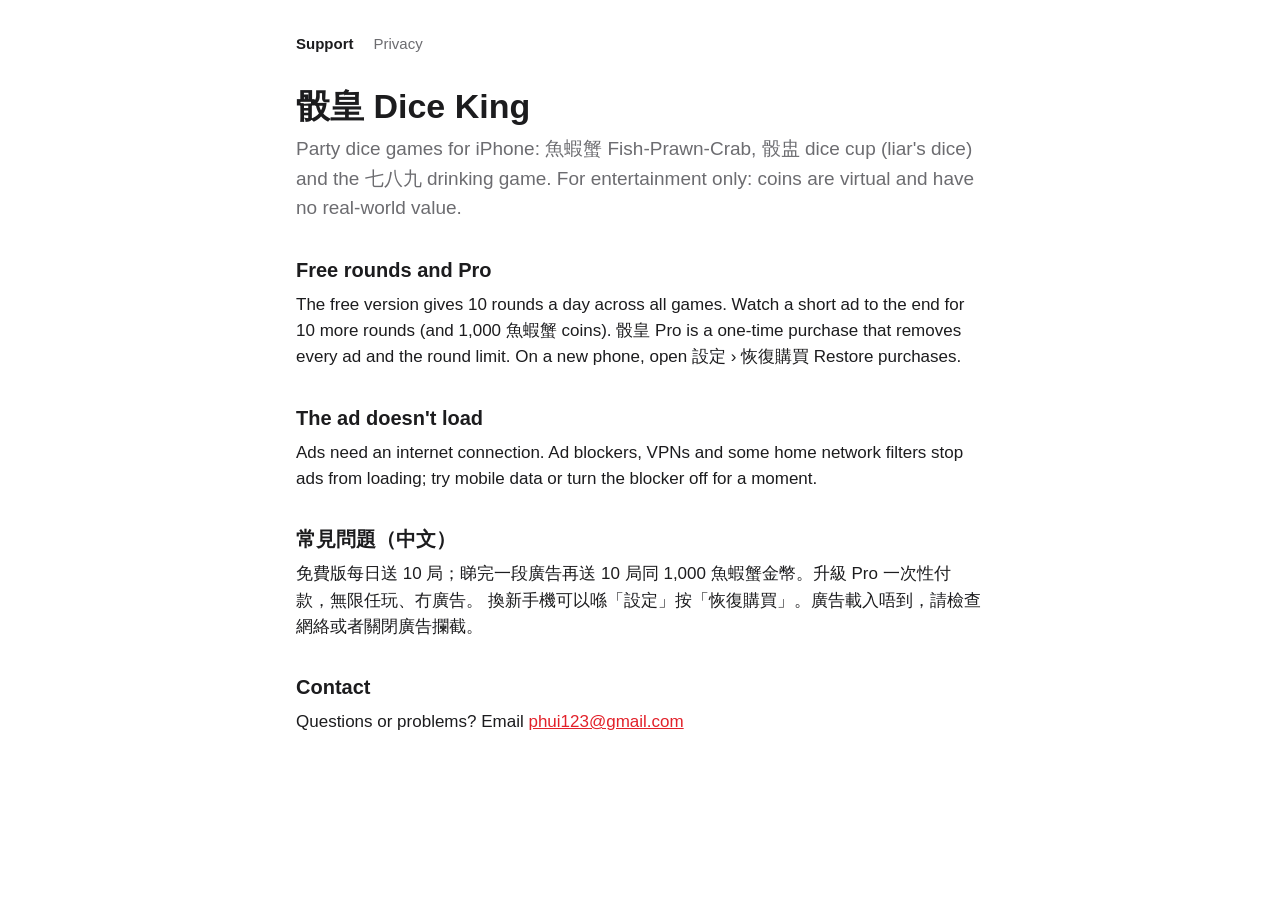
==== diceking/index.html @ 2f3a2c68 "Add 骰皇 Dice King support and privacy pages Co-Authored-By: Claude Opus 5.5 <noreply@anthropic.com>" ====
<!doctype html>
<html lang="en">
<head>
<meta charset="utf-8">
<meta name="viewport" content="width=device-width, initial-scale=1">
<title>骰皇 Dice King — Support</title>
<meta name="description" content="骰皇 Dice King: 魚蝦蟹, 骰盅 and 七八九 party dice games for iPhone.">
<link rel="stylesheet" href="../style.css">
</head>
<body>
<main>
<nav><a href="./" aria-current="page">Support</a><a href="privacy.html">Privacy</a></nav>

<h1>骰皇 Dice King</h1>
<p class="lead">Party dice games for iPhone: 魚蝦蟹 Fish-Prawn-Crab, 骰盅 dice cup (liar's dice) and the
七八九 drinking game. For entertainment only: coins are virtual and have no real-world value.</p>

<h2>Free rounds and Pro</h2>
<p>The free version gives 10 rounds a day across all games. Watch a short ad to the end for 10 more rounds
(and 1,000 魚蝦蟹 coins). 骰皇 Pro is a one-time purchase that removes every ad and the round limit.
On a new phone, open 設定 › 恢復購買 Restore purchases.</p>

<h2>The ad doesn't load</h2>
<p>Ads need an internet connection. Ad blockers, VPNs and some home network filters stop ads from
loading; try mobile data or turn the blocker off for a moment.</p>

<h2>常見問題（中文）</h2>
<p>免費版每日送 10 局；睇完一段廣告再送 10 局同 1,000 魚蝦蟹金幣。升級 Pro 一次性付款，無限任玩、冇廣告。
換新手機可以喺「設定」按「恢復購買」。廣告載入唔到，請檢查網絡或者關閉廣告攔截。</p>

<h2>Contact</h2>
<p>Questions or problems? Email <a href="mailto:phui123@gmail.com">phui123@gmail.com</a></p>
</main>
</body>
</html>
---- style.css ----
:root {
  --bg: #ffffff; --text: #1c1c1e; --muted: #6c6c70; --line: #e5e5ea; --accent: #e2212a;
}
@media (prefers-color-scheme: dark) {
  :root { --bg: #000000; --text: #f2f2f7; --muted: #a1a1a6; --line: #2c2c2e; }
}
* { box-sizing: border-box; }
body {
  margin: 0; background: var(--bg); color: var(--text);
  font: 17px/1.55 -apple-system, BlinkMacSystemFont, "Segoe UI", Roboto, Helvetica, Arial, sans-serif;
}
main { max-width: 720px; margin: 0 auto; padding: 32px 16px 64px; }
nav { display: flex; gap: 20px; margin-bottom: 32px; font-size: 15px; }
nav a { color: var(--muted); text-decoration: none; }
nav a[aria-current] { color: var(--text); font-weight: 600; }
h1 { font-size: 34px; line-height: 1.15; margin: 0 0 8px; }
h1 span { color: var(--accent); }
h2 { font-size: 20px; margin: 32px 0 6px; }
p, li { margin: 0 0 10px; }
.lead { color: var(--muted); font-size: 19px; margin-bottom: 24px; }
.updated, footer { color: var(--muted); font-size: 14px; }
footer { border-top: 1px solid var(--line); margin-top: 48px; padding-top: 16px; }
a { color: var(--accent); }
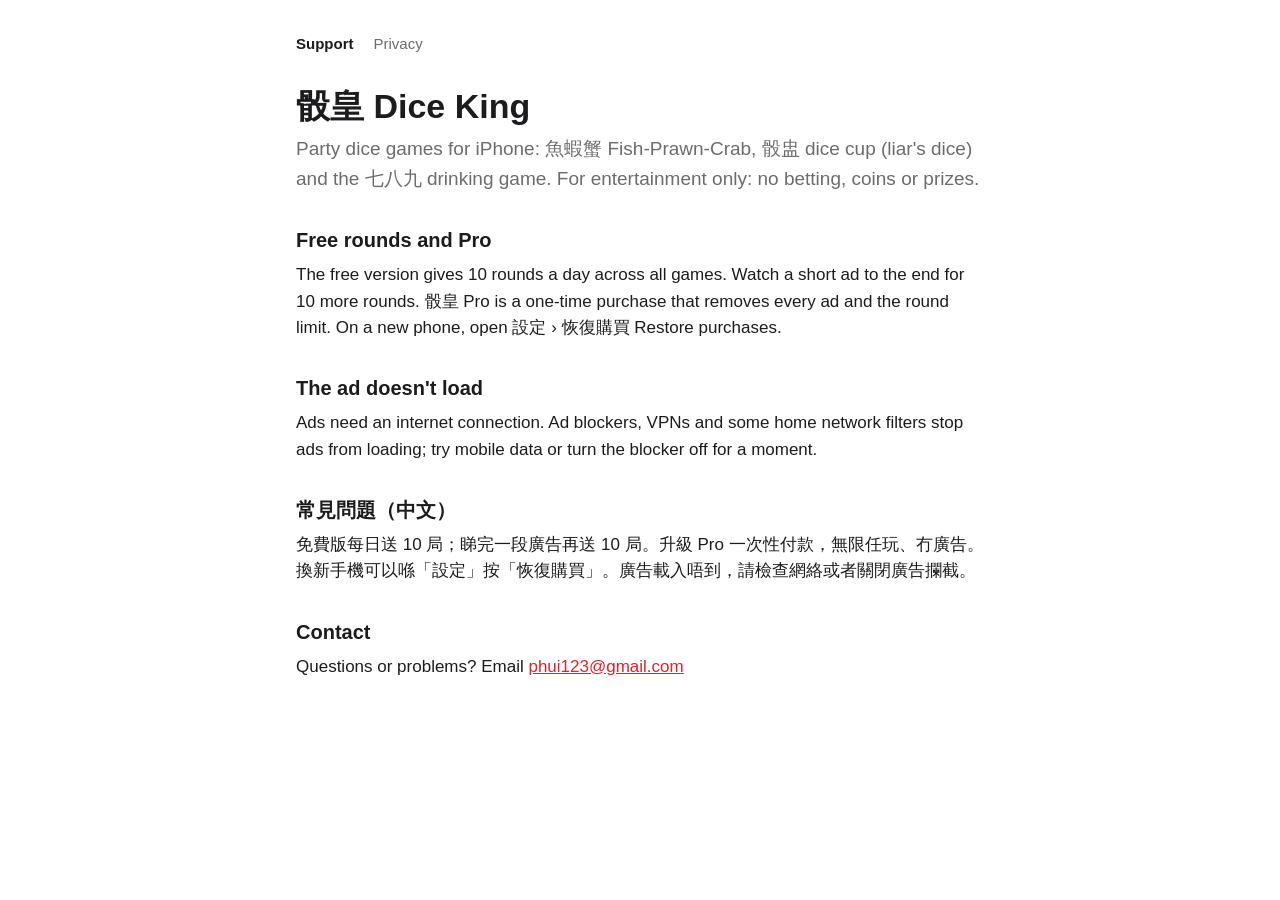
==== commit 63bb2ec9: "DiceKing: remove coin text (no betting in 魚蝦蟹 any more) Co-Authored-By: Claude Opus 5.5 <noreply@ant" ====
--- a/diceking/index.html
+++ b/diceking/index.html
@@ -13,11 +13,10 @@
 
 <h1>骰皇 Dice King</h1>
 <p class="lead">Party dice games for iPhone: 魚蝦蟹 Fish-Prawn-Crab, 骰盅 dice cup (liar's dice) and the
-七八九 drinking game. For entertainment only: coins are virtual and have no real-world value.</p>
+七八九 drinking game. For entertainment only: no betting, coins or prizes.</p>
 
 <h2>Free rounds and Pro</h2>
-<p>The free version gives 10 rounds a day across all games. Watch a short ad to the end for 10 more rounds
-(and 1,000 魚蝦蟹 coins). 骰皇 Pro is a one-time purchase that removes every ad and the round limit.
+<p>The free version gives 10 rounds a day across all games. Watch a short ad to the end for 10 more rounds. 骰皇 Pro is a one-time purchase that removes every ad and the round limit.
 On a new phone, open 設定 › 恢復購買 Restore purchases.</p>
 
 <h2>The ad doesn't load</h2>
@@ -25,7 +24,7 @@
 loading; try mobile data or turn the blocker off for a moment.</p>
 
 <h2>常見問題（中文）</h2>
-<p>免費版每日送 10 局；睇完一段廣告再送 10 局同 1,000 魚蝦蟹金幣。升級 Pro 一次性付款，無限任玩、冇廣告。
+<p>免費版每日送 10 局；睇完一段廣告再送 10 局。升級 Pro 一次性付款，無限任玩、冇廣告。
 換新手機可以喺「設定」按「恢復購買」。廣告載入唔到，請檢查網絡或者關閉廣告攔截。</p>
 
 <h2>Contact</h2>
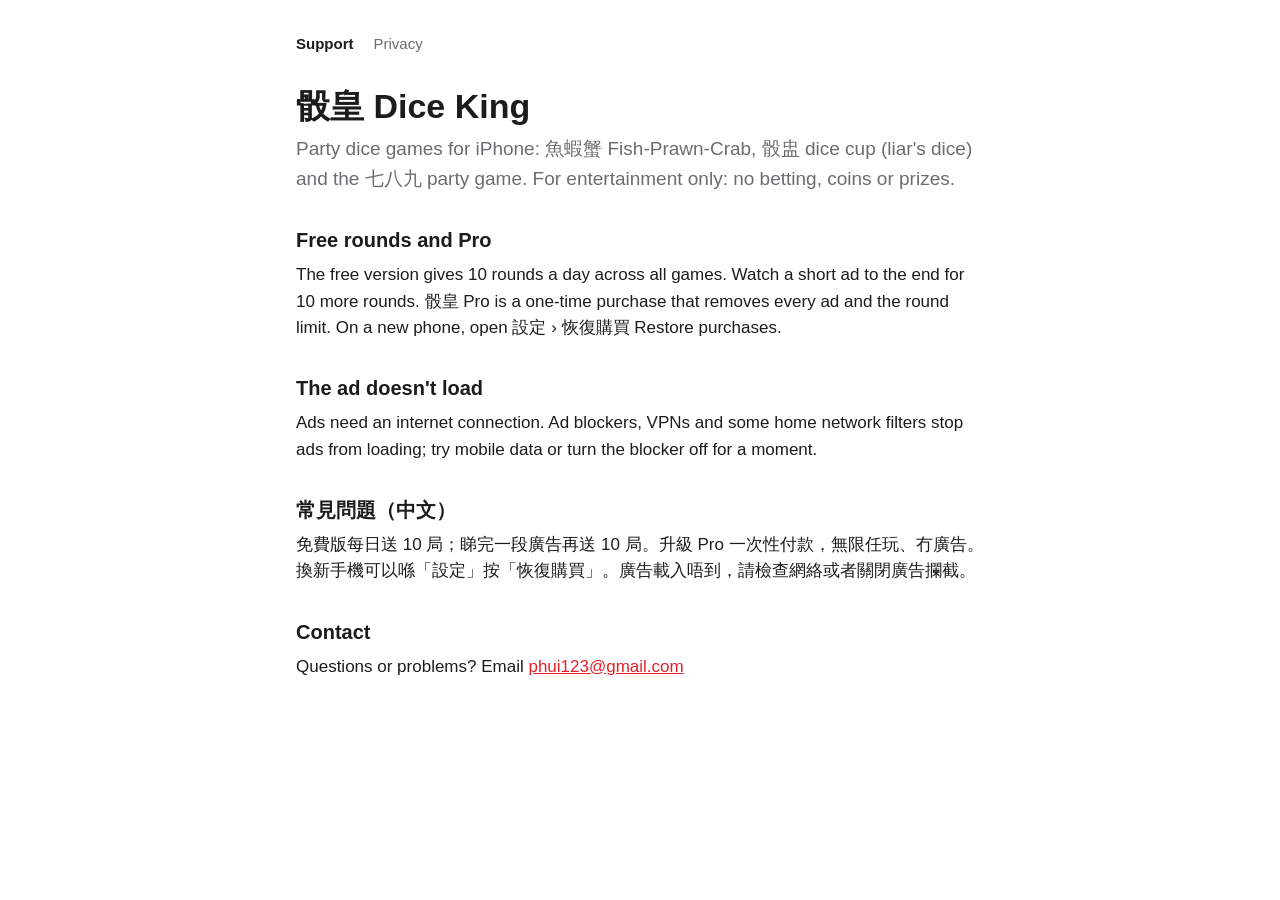
==== commit 00c98746: "DiceKing: 七八九 is a party game now Co-Authored-By: Claude Opus 5.5 <noreply@anthropic.com>" ====
--- a/diceking/index.html
+++ b/diceking/index.html
@@ -13,7 +13,7 @@
 
 <h1>骰皇 Dice King</h1>
 <p class="lead">Party dice games for iPhone: 魚蝦蟹 Fish-Prawn-Crab, 骰盅 dice cup (liar's dice) and the
-七八九 drinking game. For entertainment only: no betting, coins or prizes.</p>
+七八九 party game. For entertainment only: no betting, coins or prizes.</p>
 
 <h2>Free rounds and Pro</h2>
 <p>The free version gives 10 rounds a day across all games. Watch a short ad to the end for 10 more rounds. 骰皇 Pro is a one-time purchase that removes every ad and the round limit.
